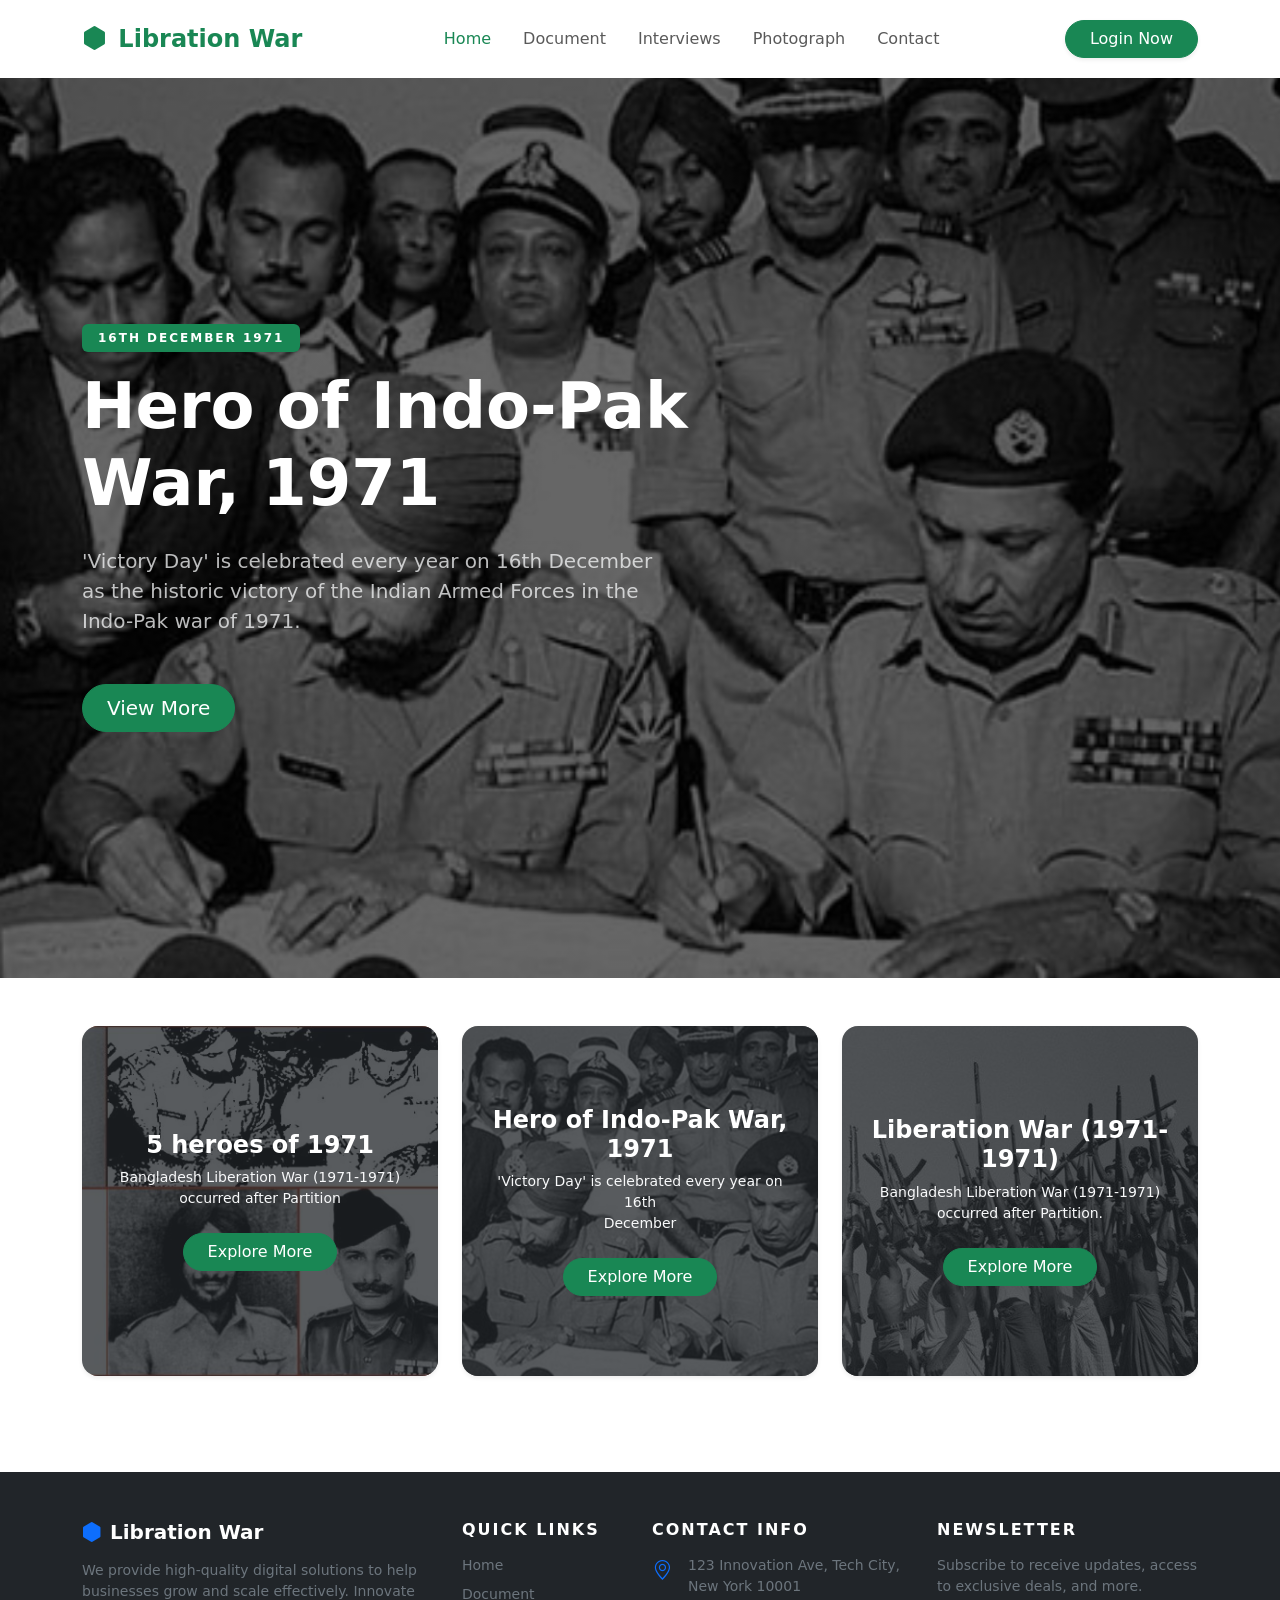
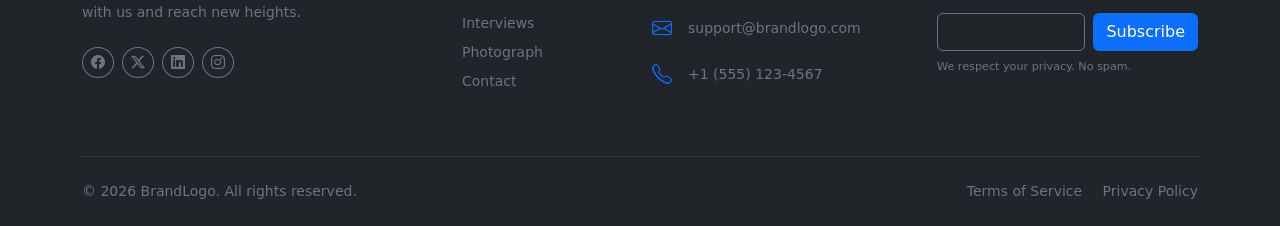
==== index.html @ dcce8b7b "first commit" ====
<!doctype html>
<html lang="en">
  <head>
    <meta charset="UTF-8" />
    <meta name="viewport" content="width=device-width, initial-scale=1.0" />
    <!-- Bootstrap CDN -->
    <link
      rel="stylesheet"
      href="https://cdn.jsdelivr.net/npm/bootstrap@5.3.8/dist/css/bootstrap.min.css"
    />
    <!-- Bootstrap Icon CDN -->
    <link
      rel="stylesheet"
      href="https://cdn.jsdelivr.net/npm/bootstrap-icons@1.11.3/font/bootstrap-icons.min.css"
    />
    <!-- Bootstrap CSS -->
    <link rel="stylesheet" href="./css/style.css" />
    <title>libration war</title>
  </head>
  <body>
    <header>
      <!-- Custom Navigation Bar -->
      <nav class="navbar navbar-expand-lg bg-body shadow-sm py-3">
        <div class="container">
          <!-- Brand Logo -->
          <a class="navbar-brand fw-bold text-success fs-4" href="./index.html">
            <i class="bi bi-hexagon-fill me-1"></i> Libration War
          </a>

          <!-- Mobile Toggle -->
          <button
            class="navbar-toggler border-0 shadow-none"
            type="button"
            data-bs-toggle="collapse"
            data-bs-target="#mainNavbar"
            aria-controls="mainNavbar"
            aria-expanded="false"
            aria-label="Toggle navigation"
          >
            <span class="navbar-toggler-icon"></span>
          </button>

          <!-- Nav Links -->
          <div class="collapse navbar-collapse" id="mainNavbar">
            <ul class="navbar-nav mx-auto mb-2 mb-lg-0 fw-medium gap-lg-3">
              <li class="nav-item">
                <a class="nav-link active text-success" aria-current="page" href="#">Home</a>
              </li>
              <li class="nav-item"><a class="nav-link" href="./document.html">Document</a></li>
              <li class="nav-item"><a class="nav-link" href="./Interviews.html">Interviews</a></li>
              <li class="nav-item"><a class="nav-link" href="./photograph.html">Photograph</a></li>
              <li class="nav-item"><a class="nav-link" href="/./contact.html">Contact</a></li>
            </ul>

            <!-- CTA Button -->
            <div class="d-flex mt-3 mt-lg-0">
              <a href="#" class="btn btn-success px-4 rounded-pill fw-medium shadow-sm w-100"
                >Login Now</a
              >
            </div>
          </div>
        </div>
      </nav>
    </header>

    <!-- Hero banner start -->
    <div id="heroCarousel" class="carousel slide carousel-fade vh-100" data-bs-ride="carousel">
      <!-- Slides -->
      <div class="carousel-inner h-100">
        <!-- Slide 1: Left Aligned -->
        <div
          class="carousel-item active h-100 bg-dark"
          style="
            background:
              linear-gradient(rgba(0, 0, 0, 0.6), rgba(0, 0, 0, 0.6)),
              url('./assest/War1.png') center/cover;
          "
        >
          <div class="container h-100 d-flex align-items-center">
            <div class="col-lg-8 text-white">
              <span class="badge bg-success mb-3 px-3 py-2 text-uppercase tracking-wide"
                >16th December 1971</span
              >
              <h1 class="display-3 fw-bold mb-4">Hero of Indo-Pak <br />War, 1971</h1>
              <p class="lead mb-5 text-light opacity-75">
                'Victory Day' is celebrated every year on 16th December <br />as the historic
                victory of the Indian Armed Forces in the <br />Indo-Pak war of 1971.
              </p>
              <div class="d-flex gap-3">
                <a href="#" class="btn btn-success btn-lg px-4 rounded-pill fw-medium">View More</a>
                
              </div>
            </div>
          </div>
        </div>

        <!-- Slide 2: Center Aligned -->
        <div
          class="carousel-item h-100 bg-dark"
          style="
            background:
              linear-gradient(rgba(0, 0, 0, 0.6), rgba(0, 0, 0, 0.6)),
              url('./assest/war2.jpeg') center/cover;
          "
        >
          <div class="container h-100 d-flex align-items-center justify-content-center text-center">
            <div class="col-lg-8 text-white">
              <h1 class="display-3 fw-bold mb-4">Bangladesh Liberation War</h1>
              <p class="lead mb-5 text-light opacity-75">
                Bangladesh Liberation War (1971-1971) occurred after Partition, where West and East
                Pakistan began to experience conflict and discontent due to its geographic
                separation and its economic, language, ethnic, and religious differences.
              </p>
              <a href="#" class="btn btn-success btn-lg px-5 rounded-pill fw-medium">Learn More</a>
            </div>
          </div>
        </div>

        <!-- Slide 3: Right Aligned -->
        <div
          class="carousel-item h-100 bg-dark"
          style="
            background:
              linear-gradient(rgba(0, 0, 0, 0.6), rgba(0, 0, 0, 0.6)),
              url('./assest/war4.avif') center/cover;
          "
        >
          <div class="container h-100 d-flex align-items-center justify-content-end text-end">
            <div class="col-lg-8 text-white">
              <h1 class="display-3 fw-bold mb-4">5 heroes of 1971</h1>
              <p class="lead mb-5 text-light opacity-75">
                On 3 December 1971, India and Pakistan got engaged in a war that lasted 13 days and
                led to the splitting of Pakistan and creation of Bangladesh.
              </p>
              <a href="#" class="btn btn-success btn-lg px-4 rounded-pill fw-medium text-dark"
                >Learn More</a
              >
            </div>
          </div>
        </div>
      </div>
    </div>

    <!-- Hero banner end -->

    <!-- Feature Section start -->
    <!-- Featured Projects Portfolio -->
    <section class="py-5">
      <div class="container">
        <div class="row g-4">
          <!-- Project 1 -->
          <div class="col-lg-4">
            <div class="portfolio-item position-relative overflow-hidden rounded-4 shadow-sm">
              <img
                src="./assest/war4.avif"
                alt="Project 1"
                class="img-fluid w-100 portfolio-img"
                style="height: 350px; object-fit: cover"
              />
              <div
                class="portfolio-overlay position-absolute top-0 start-0 w-100 h-100 bg-dark bg-opacity-75 d-flex flex-column justify-content-center align-items-center text-center p-4"
              >
                <h4 class="text-white fw-bold mb-2 content-up">5 heroes of 1971</h4>
                <p class="text-light small mb-4 content-up delay-1">
                  Bangladesh Liberation War (1971-1971) occurred after Partition
                </p>
                <a href="#" class="btn btn-success rounded-pill px-4 content-up delay-2"
                  >Explore More</a
                >
              </div>
            </div>
          </div>

          <!-- Project 2 -->
          <div class="col-lg-4">
            <div class="portfolio-item position-relative overflow-hidden rounded-4 shadow-sm">
              <img
                src="./assest/War1.png"
                alt="Project 2"
                class="img-fluid w-100 portfolio-img"
                style="height: 350px; object-fit: cover"
              />
              <div
                class="portfolio-overlay position-absolute top-0 start-0 w-100 h-100 bg-dark bg-opacity-75 d-flex flex-column justify-content-center align-items-center text-center p-4"
              >
                <h4 class="text-white fw-bold mb-2 content-up">Hero of Indo-Pak War, 1971</h4>
                <p class="text-light small mb-4 content-up delay-1">
                  'Victory Day' is celebrated every year on 16th <br />December
                </p>
                <a href="#" class="btn btn-success rounded-pill px-4 content-up delay-2"
                  >Explore More</a
                >
              </div>
            </div>
          </div>
          <!-- Project 3 -->
          <div class="col-lg-4">
            <div class="portfolio-item position-relative overflow-hidden rounded-4 shadow-sm">
              <img
                src="./assest/war2.jpeg"
                alt="Project 2"
                class="img-fluid w-100 portfolio-img"
                style="height: 350px; object-fit: cover"
              />
              <div
                class="portfolio-overlay position-absolute top-0 start-0 w-100 h-100 bg-dark bg-opacity-75 d-flex flex-column justify-content-center align-items-center text-center p-4"
              >
                <h4 class="text-white fw-bold mb-2 content-up">Liberation War (1971-1971) </h4>
                <p class="text-light small mb-4 content-up delay-1">Bangladesh Liberation War (1971-1971) occurred after Partition.</p>
                <a href="#" class="btn btn-success rounded-pill px-4 content-up delay-2"
                  >Explore More</a
                >
              </div>
            </div>
          </div>
        </div>
      </div>
    </section>

    <!-- Feature Section end -->
    <!-- Footer -->
    <footer class="bg-dark text-light pt-5 pb-4 mt-5">
      <div class="container">
        <div class="row gy-5">
          <!-- Column 1: Brand & About -->
          <div class="col-lg-4 col-md-6">
            <h5 class="fw-bold text-white mb-3">
              <i class="bi bi-hexagon-fill text-primary me-2"></i>Libration War
            </h5>
            <p class="text-secondary small mb-4">
              We provide high-quality digital solutions to help businesses grow and scale
              effectively. Innovate with us and reach new heights.
            </p>
            <div class="d-flex gap-2">
              <a href="#" class="btn btn-sm btn-outline-secondary rounded-circle"
                ><i class="bi bi-facebook"></i
              ></a>
              <a href="#" class="btn btn-sm btn-outline-secondary rounded-circle"
                ><i class="bi bi-twitter-x"></i
              ></a>
              <a href="#" class="btn btn-sm btn-outline-secondary rounded-circle"
                ><i class="bi bi-linkedin"></i
              ></a>
              <a href="#" class="btn btn-sm btn-outline-secondary rounded-circle"
                ><i class="bi bi-instagram"></i
              ></a>
            </div>
          </div>

          <!-- Column 2: Quick Links -->
          <div class="col-lg-2 col-md-6">
            <h6 class="text-white mb-3 text-uppercase fw-bold tracking-wide">Quick Links</h6>
            <ul class="list-unstyled small text-secondary d-flex flex-column gap-2">
              <li>
                <a
                  href="./index.html"
                  class="text-secondary text-decoration-none hover-white transition-all"
                  >Home</a
                >
              </li>
              <li>
                <a
                  href="./document.html"
                  class="text-secondary text-decoration-none hover-white transition-all"
                  >Document</a
                >
              </li>
              <li>
                <a
                  href="./Interviews.html"
                  class="text-secondary text-decoration-none hover-white transition-all"
                  >Interviews</a
                >
              </li>
              <li>
                <a
                  href="./photograph.html"
                  class="text-secondary text-decoration-none hover-white transition-all"
                  >Photograph</a
                >
              </li>
              <li>
                <a
                  href="./contact.html"
                  class="text-secondary text-decoration-none hover-white transition-all"
                  >Contact</a
                >
              </li>
            </ul>
          </div>

          <!-- Column 3: Contact Info -->
          <div class="col-lg-3 col-md-6">
            <h6 class="text-white mb-3 text-uppercase fw-bold tracking-wide">Contact Info</h6>
            <ul class="list-unstyled small text-secondary d-flex flex-column gap-3">
              <li class="d-flex gap-3 align-items-start">
                <i class="bi bi-geo-alt fs-5 text-primary"></i>
                <span>123 Innovation Ave, Tech City,<br />New York 10001</span>
              </li>
              <li class="d-flex gap-3 align-items-center">
                <i class="bi bi-envelope fs-5 text-primary"></i>
                <span>support@brandlogo.com</span>
              </li>
              <li class="d-flex gap-3 align-items-center">
                <i class="bi bi-telephone fs-5 text-primary"></i>
                <span>+1 (555) 123-4567</span>
              </li>
            </ul>
          </div>

          <!-- Column 4: Newsletter -->
          <div class="col-lg-3 col-md-6">
            <h6 class="text-white mb-3 text-uppercase fw-bold tracking-wide">Newsletter</h6>
            <p class="text-secondary small mb-3">
              Subscribe to receive updates, access to exclusive deals, and more.
            </p>
            <form class="d-flex gap-2">
              <input
                type="email"
                class="form-control bg-dark text-light border-secondary"
                placeholder="Email address"
                required
              />
              <button class="btn btn-primary" type="submit">Subscribe</button>
            </form>
            <div class="form-text text-secondary mt-2" style="font-size: 0.7rem">
              We respect your privacy. No spam.
            </div>
          </div>
        </div>

        <!-- Simple Footer Copyright -->
        <hr class="border-secondary mt-5 mb-4" />
        <div class="row align-items-center">
          <div class="col-md-6 text-center text-md-start small text-secondary mb-3 mb-md-0">
            &copy; 2026 BrandLogo. All rights reserved.
          </div>
          <div class="col-md-6 text-center text-md-end small">
            <a href="#" class="text-secondary text-decoration-none me-3 hover-white"
              >Terms of Service</a
            >
            <a href="#" class="text-secondary text-decoration-none hover-white">Privacy Policy</a>
          </div>
        </div>
      </div>
    </footer>

    <!-- Bootstrap CDN -->
    <script src="./js/script.js"></script>
    <script src="https://cdn.jsdelivr.net/npm/bootstrap@5.3.8/dist/js/bootstrap.bundle.min.js"></script>
  </body>
</html>
---- css/style.css ----
.hover-white:hover {
  color: #fff !important;
}
.tracking-wide {
  letter-spacing: 1px;
}

/* Hero banner css */
.tracking-wide { letter-spacing: 2px; }
.carousel-item { transition: transform 1.2s ease-in-out, opacity 1s ease-in-out; }


/* Feature css */
 .portfolio-item .portfolio-img { transition: transform 0.5s ease; }
.portfolio-item:hover .portfolio-img { transform: scale(1.05); }
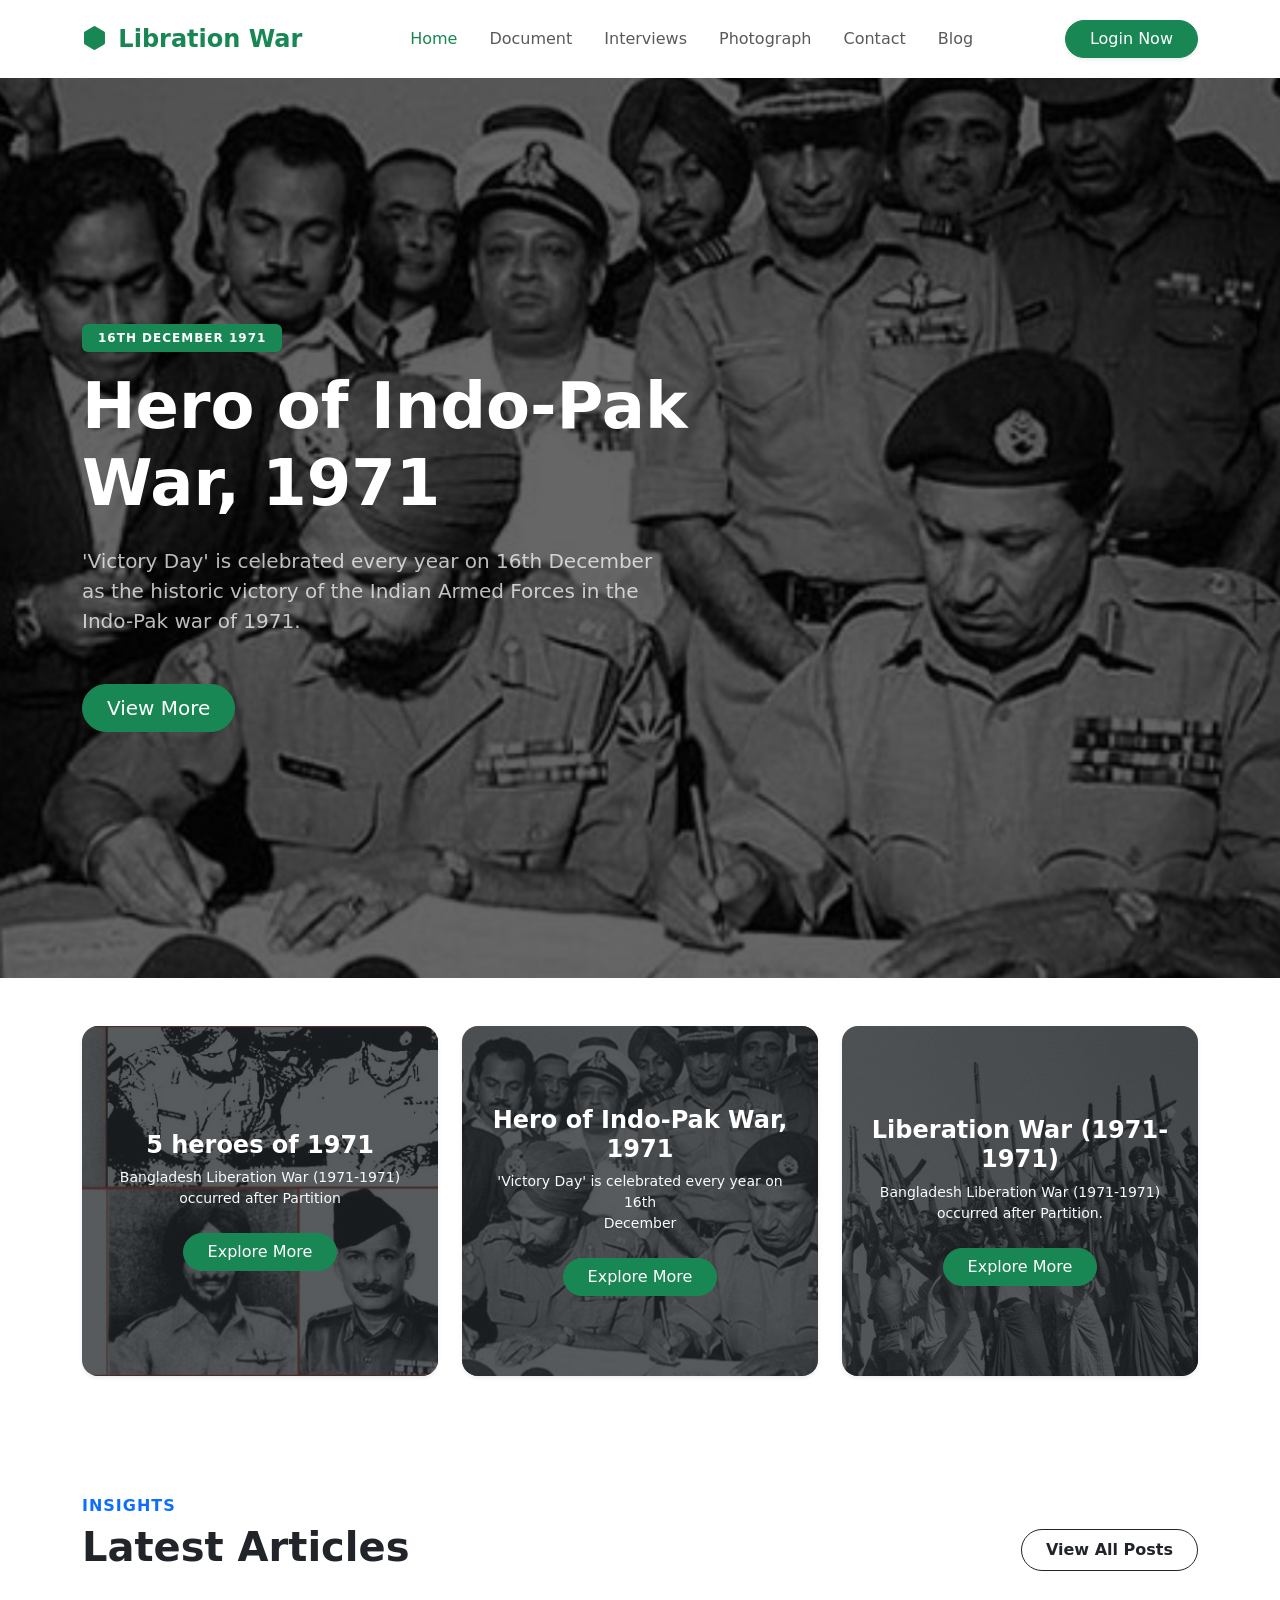
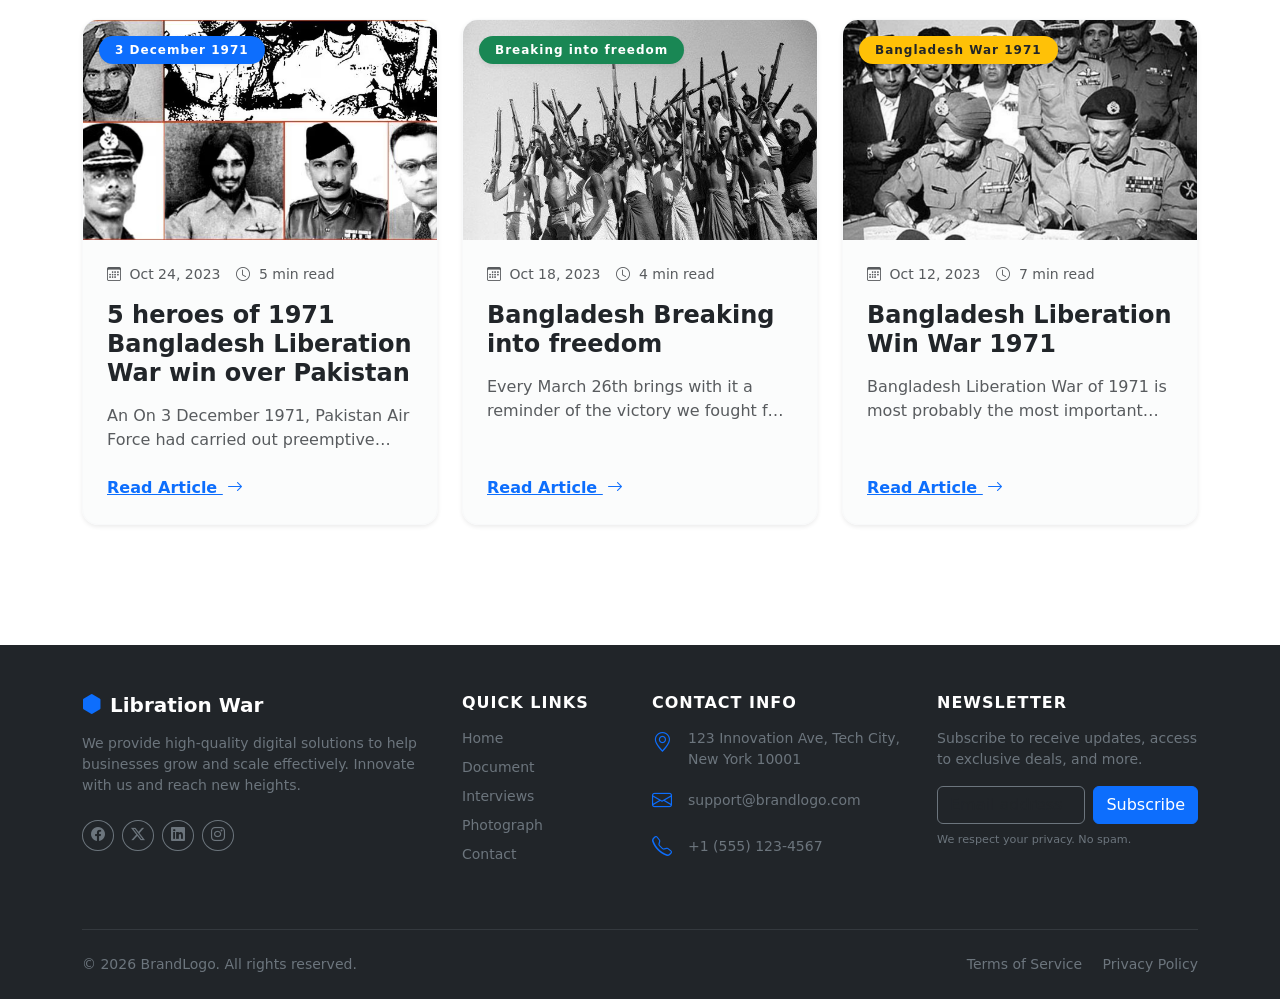
==== commit 90cb0895: "blog section updated" ====
--- a/index.html
+++ b/index.html
@@ -44,12 +44,15 @@
           <div class="collapse navbar-collapse" id="mainNavbar">
             <ul class="navbar-nav mx-auto mb-2 mb-lg-0 fw-medium gap-lg-3">
               <li class="nav-item">
-                <a class="nav-link active text-success" aria-current="page" href="#">Home</a>
+                <a class="nav-link active text-success" aria-current="page" href="index.html"
+                  >Home</a
+                >
               </li>
               <li class="nav-item"><a class="nav-link" href="./document.html">Document</a></li>
               <li class="nav-item"><a class="nav-link" href="./Interviews.html">Interviews</a></li>
               <li class="nav-item"><a class="nav-link" href="./photograph.html">Photograph</a></li>
               <li class="nav-item"><a class="nav-link" href="/./contact.html">Contact</a></li>
+              <li class="nav-item"><a class="nav-link" href="./blog.html">Blog</a></li>
             </ul>
 
             <!-- CTA Button -->
@@ -88,7 +91,6 @@
               </p>
               <div class="d-flex gap-3">
                 <a href="#" class="btn btn-success btn-lg px-4 rounded-pill fw-medium">View More</a>
-                
               </div>
             </div>
           </div>
@@ -140,11 +142,7 @@
         </div>
       </div>
     </div>
-
     <!-- Hero banner end -->
-
-    <!-- Feature Section start -->
-    <!-- Featured Projects Portfolio -->
     <section class="py-5">
       <div class="container">
         <div class="row g-4">
@@ -205,8 +203,10 @@
               <div
                 class="portfolio-overlay position-absolute top-0 start-0 w-100 h-100 bg-dark bg-opacity-75 d-flex flex-column justify-content-center align-items-center text-center p-4"
               >
-                <h4 class="text-white fw-bold mb-2 content-up">Liberation War (1971-1971) </h4>
-                <p class="text-light small mb-4 content-up delay-1">Bangladesh Liberation War (1971-1971) occurred after Partition.</p>
+                <h4 class="text-white fw-bold mb-2 content-up">Liberation War (1971-1971)</h4>
+                <p class="text-light small mb-4 content-up delay-1">
+                  Bangladesh Liberation War (1971-1971) occurred after Partition.
+                </p>
                 <a href="#" class="btn btn-success rounded-pill px-4 content-up delay-2"
                   >Explore More</a
                 >
@@ -217,7 +217,193 @@
       </div>
     </section>
 
-    <!-- Feature Section end -->
+    <section class="py-5 bg-white">
+      <div class="container py-4">
+        <!-- Header -->
+        <div
+          class="d-flex flex-column flex-md-row justify-content-between align-items-md-end mb-5 gap-4"
+        >
+          <div class="text-center text-md-start">
+            <h6 class="text-primary fw-bold text-uppercase tracking-wide mb-2">Insights</h6>
+            <h2 class="display-6 fw-bold mb-0">Latest Articles</h2>
+          </div>
+          <div class="text-center">
+            <a
+              href="#"
+              class="btn btn-outline-dark rounded-pill px-4 py-2 fw-bold hover-primary-btn"
+              >View All Posts</a
+            >
+          </div>
+        </div>
+
+        <!-- Blog Grid -->
+        <div class="row g-4">
+          <!-- Post 1 -->
+          <div class="col-md-6 col-lg-4">
+            <div
+              class="card border border-light shadow-sm rounded-4 h-100 hover-lift overflow-hidden bg-light bg-opacity-50 blog-card"
+            >
+              <!-- Thumbnail -->
+              <div class="position-relative overflow-hidden" style="height: 220px">
+                <img
+                  src="./assest/war4.avif"
+                  alt="Blog Image"
+                  class="img-fluid w-100 h-100 object-fit-cover blog-img"
+                />
+                <div
+                  class="position-absolute top-0 start-0 m-3 badge bg-primary px-3 py-2 rounded-pill tracking-wide shadow-sm"
+                >
+                  3 December 1971
+                </div>
+              </div>
+
+              <!-- Content -->
+              <div class="card-body p-4 d-flex flex-column">
+                <!-- Meta -->
+                <div class="d-flex align-items-center text-muted small fw-medium mb-3 gap-3">
+                  <span><i class="bi bi-calendar3 me-1"></i> Oct 24, 2023</span>
+                  <span><i class="bi bi-clock me-1"></i> 5 min read</span>
+                </div>
+
+                <!-- Title -->
+                <h4 class="fw-bold mb-3">
+                  <a href="#" class="text-dark text-decoration-none hover-primary stretched-link"
+                    >5 heroes of 1971 Bangladesh Liberation War win over Pakistan</a
+                  >
+                </h4>
+
+                <!-- Excerpt -->
+                <p class="text-muted mb-4 line-clamp-2">
+                  An On 3 December 1971, Pakistan Air Force had carried out preemptive aerial
+                  strikes on 11 Indian Air Force stations, setting off hostilities between the two
+                  neighbours. The day also marked India’s entry into the liberation war being fought
+                  in East Pakistan, which is now Bangladesh. The war, which lasted 13 days, ended
+                  with the surrender of nearly 90,000 Pakistani soldiers — the largest surrender by
+                  an Army since World War-II. India won the war decisively — splitting Pakistan into
+                  two, with the creation of Bangladesh. The war, however, came at a price for India
+                  — nearly 3,900 Indian soldiers were killed and nearly 10,000 others injured, with
+                  many left to suffer from life-long disabilities. Among the Indians fighting the
+                  war were five heroes whose unforgettable contribution led to the decisive win.
+                </p>
+                <a
+                  href="./fivehero.html"
+                  class="fw-bold text-primary mt-auto align-self-start position-relative"
+                  style="z-index: 2"
+                  >Read Article <i class="bi bi-arrow-right ms-1"></i
+                ></a>
+              </div>
+            </div>
+          </div>
+
+          <!-- Post 2 -->
+          <div class="col-md-6 col-lg-4">
+            <div
+              class="card border border-light shadow-sm rounded-4 h-100 hover-lift overflow-hidden bg-light bg-opacity-50 blog-card"
+            >
+              <div class="position-relative overflow-hidden" style="height: 220px">
+                <img
+                  src="./assest/war2.jpeg"
+                  alt="Blog Image"
+                  class="img-fluid w-100 h-100 object-fit-cover blog-img"
+                />
+                <div
+                  class="position-absolute top-0 start-0 m-3 badge bg-success px-3 py-2 rounded-pill tracking-wide shadow-sm"
+                >
+                  Breaking into freedom
+                </div>
+              </div>
+              <div class="card-body p-4 d-flex flex-column">
+                <div class="d-flex align-items-center text-muted small fw-medium mb-3 gap-3">
+                  <span><i class="bi bi-calendar3 me-1"></i> Oct 18, 2023</span>
+                  <span><i class="bi bi-clock me-1"></i> 4 min read</span>
+                </div>
+                <h4 class="fw-bold mb-3">
+                  <a href="#" class="text-dark text-decoration-none hover-primary stretched-link"
+                    >Bangladesh Breaking into freedom</a
+                  >
+                </h4>
+                <p class="text-muted mb-4 line-clamp-2">
+                  Every March 26th brings with it a reminder of the victory we fought for, crept
+                  into, on a bloodshed land as the seasons changed and returned. Between Falgun and
+                  Poush, on March 26 1971, we had gone from becoming half of a country, to a full,
+                  new nation. We had birthed. And in that birth, we lost — sons, mothers, brothers,
+                  fathers, uncles. Growing up in the diaspora, our experience and understanding of
+                  the liberation war varies significantly from household to household. Though some
+                  of us grow up hearing stories of the war, many never hear of it. For our parents
+                  and grandparents, these stories are complex and their implications profound. There
+                  is pride, of the accomplishments and the sacrifice offered to give rise to a
+                  liberated Bangladesh. There is sadness and torment, of the unspeakable pain and
+                  suffering experienced and witnessed. There is guilt, of leaving memories behind.
+                  There is uncertainty, of whether to burden our generation with the weight of war.
+                  As time passes, inevitably, bits of memory of the war and the freedom, have begun
+                  to fade. Thus, there is responsibility, for our generation to remember this
+                  history and to acknowledge our story.
+                </p>
+                <a
+                  href="./breakinginto.html"
+                  class="fw-bold text-primary mt-auto align-self-start position-relative"
+                  style="z-index: 2"
+                  >Read Article <i class="bi bi-arrow-right ms-1"></i
+                ></a>
+              </div>
+            </div>
+          </div>
+
+          <!-- Post 3 -->
+          <div class="col-md-6 col-lg-4">
+            <div
+              class="card border border-light shadow-sm rounded-4 h-100 hover-lift overflow-hidden bg-light bg-opacity-50 blog-card"
+            >
+              <div class="position-relative overflow-hidden" style="height: 220px">
+                <img
+                  src="./assest/War1.png"
+                  alt="Blog Image"
+                  class="img-fluid w-100 h-100 object-fit-cover blog-img"
+                />
+                <div
+                  class="position-absolute top-0 start-0 m-3 badge bg-warning text-dark px-3 py-2 rounded-pill tracking-wide shadow-sm"
+                >
+                  Bangladesh War 1971
+                </div>
+              </div>
+              <div class="card-body p-4 d-flex flex-column">
+                <div class="d-flex align-items-center text-muted small fw-medium mb-3 gap-3">
+                  <span><i class="bi bi-calendar3 me-1"></i> Oct 12, 2023</span>
+                  <span><i class="bi bi-clock me-1"></i> 7 min read</span>
+                </div>
+                <h4 class="fw-bold mb-3">
+                  <a href="#" class="text-dark text-decoration-none hover-primary stretched-link"
+                    >Bangladesh Liberation Win War 1971</a
+                  >
+                </h4>
+                <p class="text-muted mb-4 line-clamp-2">
+                  Bangladesh Liberation War of 1971 is most probably the most important war among
+                  all wars India has been to, this war changed the geo politics for South East Asia
+                  completely. Below we have discussed about the war events in detail and India’s
+                  position on each front which includes the western borders, eastern borders and
+                  international waters. Each High Contracting Party undertakes to abstain from
+                  providing any assistance to any third party that engages in armed conflict with
+                  the other Party. In the event of either Party being subjected to and attach or a
+                  threat thereof, the High Contracting Parties shall immediately enter into mutual
+                  consultations to remove such threat and to take appropriate effective measures to
+                  ensure peace and the security of their countries. This meant in case of an attack
+                  on India, military assistance would be provided by the USSR and vice versa.
+                </p>
+                <a
+                  href="./winwar.html"
+                  class="fw-bold text-primary mt-auto align-self-start position-relative"
+                  style="z-index: 2"
+                  >Read Article <i class="bi bi-arrow-right ms-1"></i
+                ></a>
+              </div>
+            </div>
+          </div>
+        </div>
+      </div>
+    </section>
+
+    <!-- Document Section end -->
+
     <!-- Footer -->
     <footer class="bg-dark text-light pt-5 pb-4 mt-5">
       <div class="container">
--- a/css/style.css
+++ b/css/style.css
@@ -6,10 +6,66 @@
 }
 
 /* Hero banner css */
-.tracking-wide { letter-spacing: 2px; }
-.carousel-item { transition: transform 1.2s ease-in-out, opacity 1s ease-in-out; }
-
+.tracking-wide {
+  letter-spacing: 2px;
+}
+.carousel-item {
+  transition:
+    transform 1.2s ease-in-out,
+    opacity 1s ease-in-out;
+}
 
 /* Feature css */
- .portfolio-item .portfolio-img { transition: transform 0.5s ease; }
-.portfolio-item:hover .portfolio-img { transform: scale(1.05); }+.portfolio-item .portfolio-img {
+  transition: transform 0.5s ease;
+}
+.portfolio-item:hover .portfolio-img {
+  transform: scale(1.05);
+}
+
+/* Document CSS */
+
+.tracking-wide {
+  letter-spacing: 1px;
+}
+.hover-lift {
+  transition:
+    transform 0.3s ease,
+    box-shadow 0.3s ease;
+}
+.hover-lift:hover {
+  transform: translateY(-5px);
+  box-shadow: 0 1rem 3rem rgba(0, 0, 0, 0.15) !important;
+}
+
+.hover-primary {
+  transition: color 0.2s ease;
+}
+.hover-primary:hover {
+  color: var(--bs-primary) !important;
+}
+
+.hover-primary-btn {
+  transition: all 0.3s ease;
+}
+.hover-primary-btn:hover {
+  background-color: var(--bs-primary) !important;
+  border-color: var(--bs-primary) !important;
+  color: white !important;
+}
+
+/* Image zoom effect on hover */
+.blog-card:hover .blog-img {
+  transform: scale(1.08);
+}
+.blog-img {
+  transition: transform 0.6s cubic-bezier(0.165, 0.84, 0.44, 1);
+}
+
+/* Limit lines for excerpt */
+.line-clamp-2 {
+  display: -webkit-box;
+  -webkit-line-clamp: 2;
+  -webkit-box-orient: vertical;
+  overflow: hidden;
+}
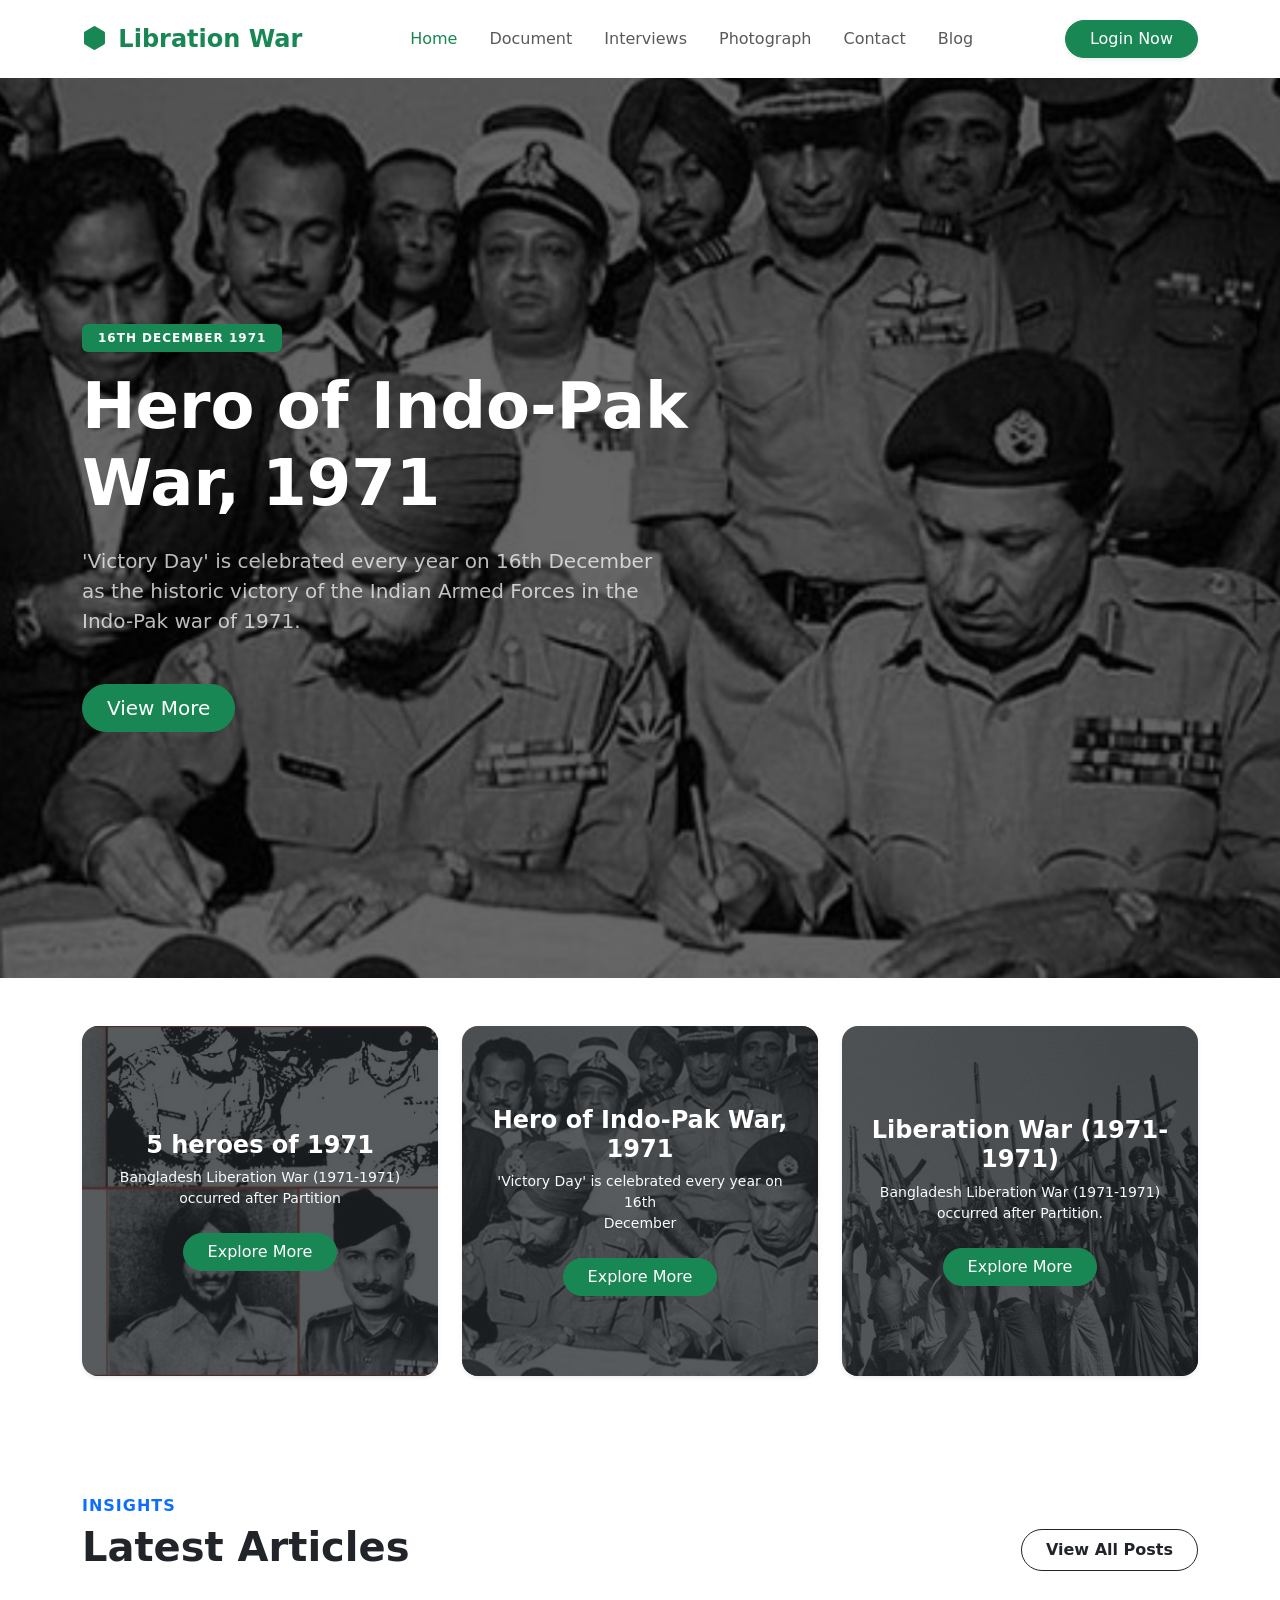
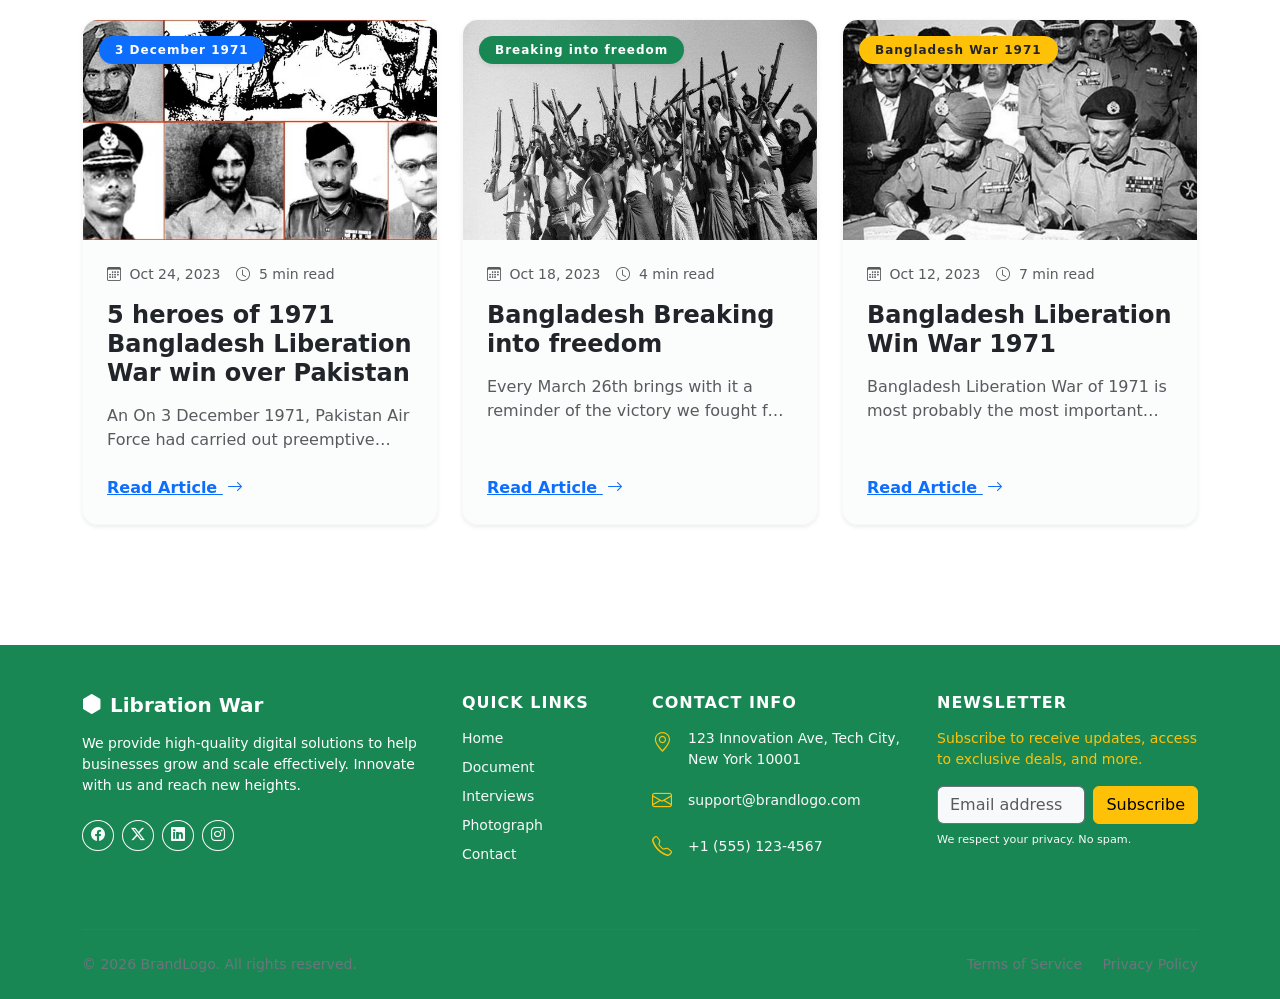
==== commit 6644fc7a: "footer updated" ====
--- a/index.html
+++ b/index.html
@@ -405,29 +405,29 @@
     <!-- Document Section end -->
 
     <!-- Footer -->
-    <footer class="bg-dark text-light pt-5 pb-4 mt-5">
+    <footer class="text-bg-success text-light pt-5 pb-4 mt-5">
       <div class="container">
         <div class="row gy-5">
           <!-- Column 1: Brand & About -->
           <div class="col-lg-4 col-md-6">
             <h5 class="fw-bold text-white mb-3">
-              <i class="bi bi-hexagon-fill text-primary me-2"></i>Libration War
+              <i class="bi bi-hexagon-fill text-white me-2"></i>Libration War
             </h5>
-            <p class="text-secondary small mb-4">
+            <p class="text-white small mb-4">
               We provide high-quality digital solutions to help businesses grow and scale
               effectively. Innovate with us and reach new heights.
             </p>
             <div class="d-flex gap-2">
-              <a href="#" class="btn btn-sm btn-outline-secondary rounded-circle"
+              <a href="#" class="btn btn-sm btn-outline-light rounded-circle"
                 ><i class="bi bi-facebook"></i
               ></a>
-              <a href="#" class="btn btn-sm btn-outline-secondary rounded-circle"
+              <a href="#" class="btn btn-sm btn-outline-light rounded-circle"
                 ><i class="bi bi-twitter-x"></i
               ></a>
-              <a href="#" class="btn btn-sm btn-outline-secondary rounded-circle"
+              <a href="#" class="btn btn-sm btn-outline-light rounded-circle"
                 ><i class="bi bi-linkedin"></i
               ></a>
-              <a href="#" class="btn btn-sm btn-outline-secondary rounded-circle"
+              <a href="#" class="btn btn-sm btn-outline-light rounded-circle"
                 ><i class="bi bi-instagram"></i
               ></a>
             </div>
@@ -436,39 +436,39 @@
           <!-- Column 2: Quick Links -->
           <div class="col-lg-2 col-md-6">
             <h6 class="text-white mb-3 text-uppercase fw-bold tracking-wide">Quick Links</h6>
-            <ul class="list-unstyled small text-secondary d-flex flex-column gap-2">
+            <ul class="list-unstyled small text-light d-flex flex-column gap-2">
               <li>
                 <a
                   href="./index.html"
-                  class="text-secondary text-decoration-none hover-white transition-all"
+                  class="text-light text-decoration-none hover-white transition-all"
                   >Home</a
                 >
               </li>
               <li>
                 <a
                   href="./document.html"
-                  class="text-secondary text-decoration-none hover-white transition-all"
+                  class="text-light text-decoration-none hover-white transition-all"
                   >Document</a
                 >
               </li>
               <li>
                 <a
                   href="./Interviews.html"
-                  class="text-secondary text-decoration-none hover-white transition-all"
+                  class="text-light text-decoration-none hover-white transition-all"
                   >Interviews</a
                 >
               </li>
               <li>
                 <a
                   href="./photograph.html"
-                  class="text-secondary text-decoration-none hover-white transition-all"
+                  class="text-light text-decoration-none hover-white transition-all"
                   >Photograph</a
                 >
               </li>
               <li>
                 <a
                   href="./contact.html"
-                  class="text-secondary text-decoration-none hover-white transition-all"
+                  class="text-light text-decoration-none hover-white transition-all"
                   >Contact</a
                 >
               </li>
@@ -480,16 +480,16 @@
             <h6 class="text-white mb-3 text-uppercase fw-bold tracking-wide">Contact Info</h6>
             <ul class="list-unstyled small text-secondary d-flex flex-column gap-3">
               <li class="d-flex gap-3 align-items-start">
-                <i class="bi bi-geo-alt fs-5 text-primary"></i>
-                <span>123 Innovation Ave, Tech City,<br />New York 10001</span>
+                <i class="bi bi-geo-alt fs-5 text-warning"></i>
+                <span class="text-light">123 Innovation Ave, Tech City,<br />New York 10001</span>
               </li>
               <li class="d-flex gap-3 align-items-center">
-                <i class="bi bi-envelope fs-5 text-primary"></i>
-                <span>support@brandlogo.com</span>
+                <i class="bi bi-envelope fs-5 text-warning"></i>
+                <span class="text-light">support@brandlogo.com</span>
               </li>
               <li class="d-flex gap-3 align-items-center">
-                <i class="bi bi-telephone fs-5 text-primary"></i>
-                <span>+1 (555) 123-4567</span>
+                <i class="bi bi-telephone fs-5 text-warning"></i>
+                <span class="text-light">+1 (555) 123-4567</span>
               </li>
             </ul>
           </div>
@@ -497,19 +497,19 @@
           <!-- Column 4: Newsletter -->
           <div class="col-lg-3 col-md-6">
             <h6 class="text-white mb-3 text-uppercase fw-bold tracking-wide">Newsletter</h6>
-            <p class="text-secondary small mb-3">
+            <p class="text-warning small mb-3">
               Subscribe to receive updates, access to exclusive deals, and more.
             </p>
             <form class="d-flex gap-2">
               <input
                 type="email"
-                class="form-control bg-dark text-light border-secondary"
+                class="form-control bg-light text-light border-secondary"
                 placeholder="Email address"
                 required
               />
-              <button class="btn btn-primary" type="submit">Subscribe</button>
+              <button class="btn btn-warning" type="submit">Subscribe</button>
             </form>
-            <div class="form-text text-secondary mt-2" style="font-size: 0.7rem">
+            <div class="form-text text-light mt-2" style="font-size: 0.7rem">
               We respect your privacy. No spam.
             </div>
           </div>
--- a/css/style.css
+++ b/css/style.css
@@ -69,3 +69,58 @@
   -webkit-box-orient: vertical;
   overflow: hidden;
 }
+.hero-section {
+  background:
+    linear-gradient(rgba(0, 0, 0, 0.3), rgba(0, 0, 0, 0.3)), url('../assest/interviews.png');
+
+  background-size: cover;
+  background-position: center;
+  min-height: 350px;
+
+  display: flex;
+  align-items: center;
+  justify-content: center;
+
+  border-radius: 20px;
+}
+.blog-section {
+  background: linear-gradient(rgba(0, 0, 0, 0.3), rgba(0, 0, 0, 0.3)), url('../assest/blog.png');
+
+  background-size: cover;
+  background-position: center;
+  min-height: 350px;
+
+  display: flex;
+  align-items: center;
+  justify-content: center;
+
+  border-radius: 20px;
+}
+.photograph-section {
+  background:
+    linear-gradient(rgba(0, 0, 0, 0.5), rgba(0, 0, 0, 0.5)), url('../assest/photograph.png');
+
+  background-size: cover;
+  background-position: center;
+  min-height: 350px;
+
+  display: flex;
+  align-items: center;
+  justify-content: center;
+
+  border-radius: 20px;
+}
+.documention-section {
+  background:
+    linear-gradient(rgba(0, 0, 0, 0.5), rgba(0, 0, 0, 0.5)), url('../assest/documenttion.png');
+
+  background-size: cover;
+  background-position: center;
+  min-height: 350px;
+
+  display: flex;
+  align-items: center;
+  justify-content: center;
+
+  border-radius: 20px;
+}
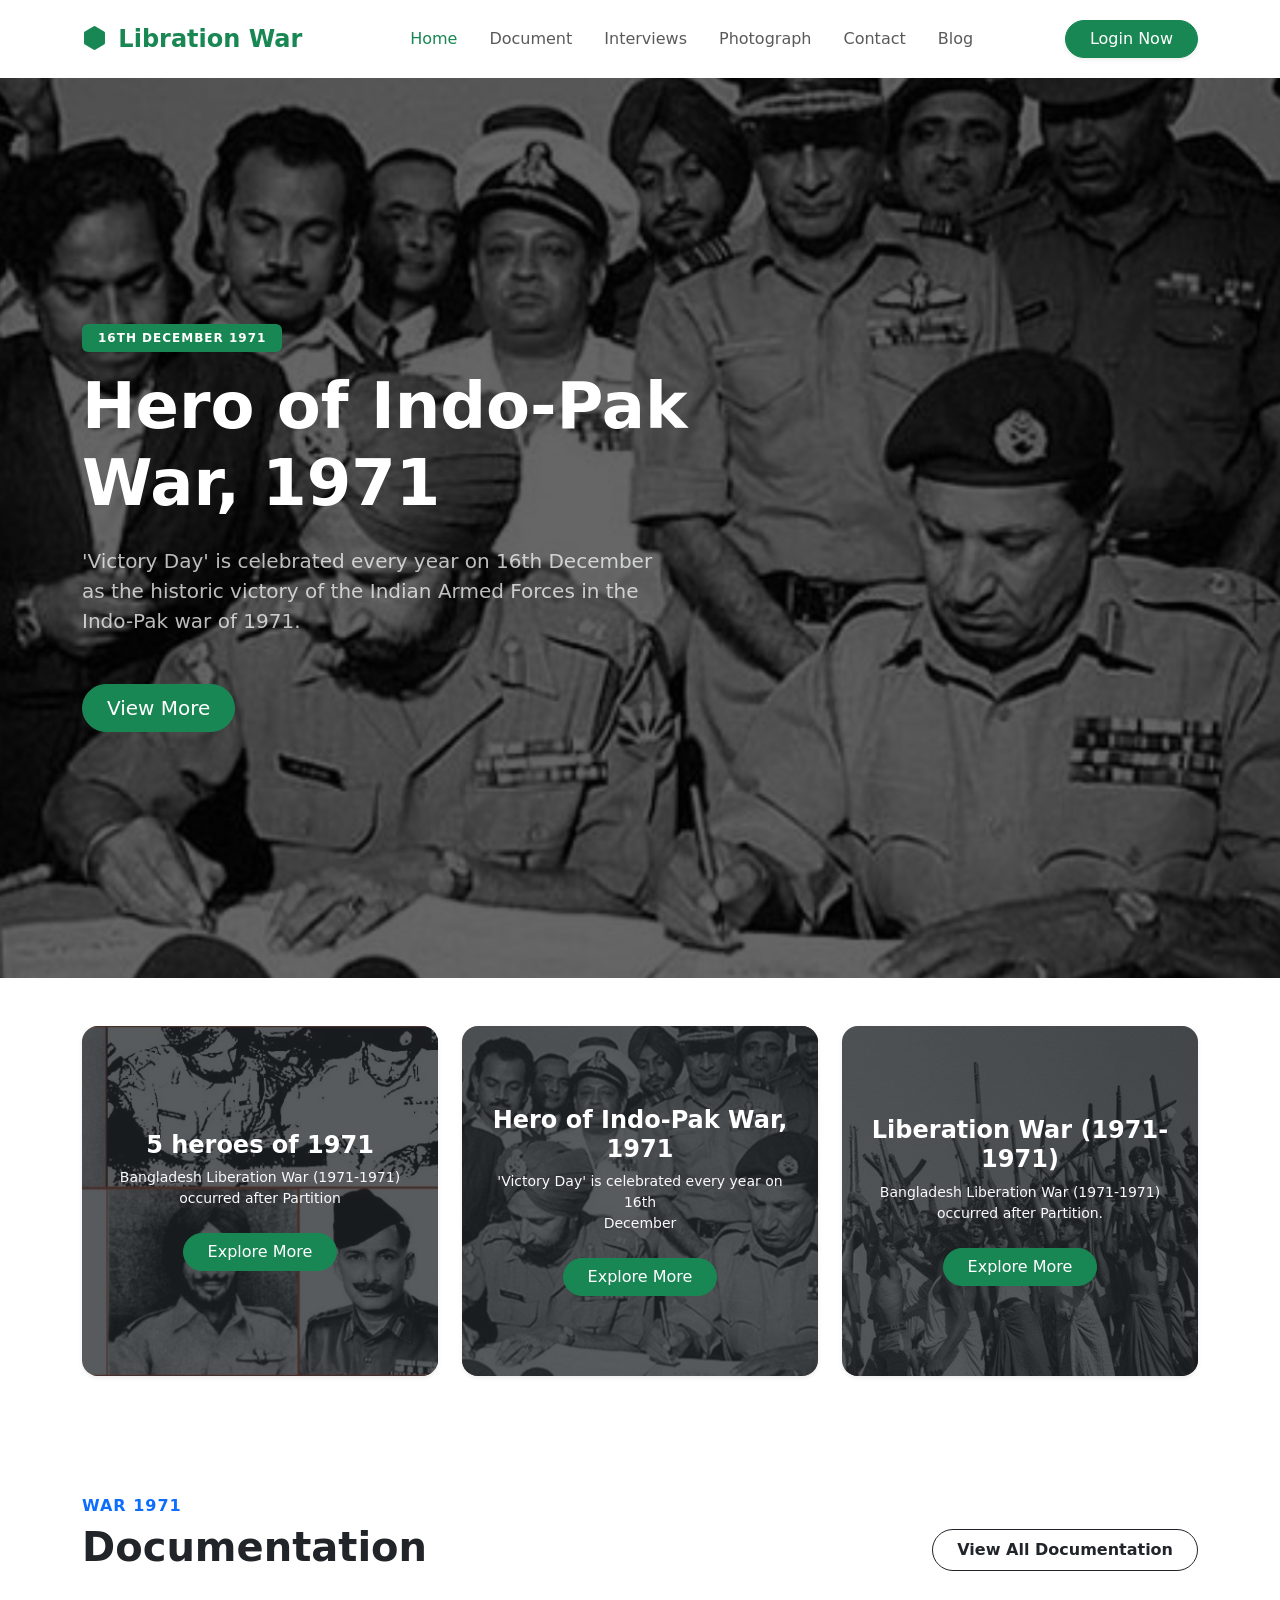
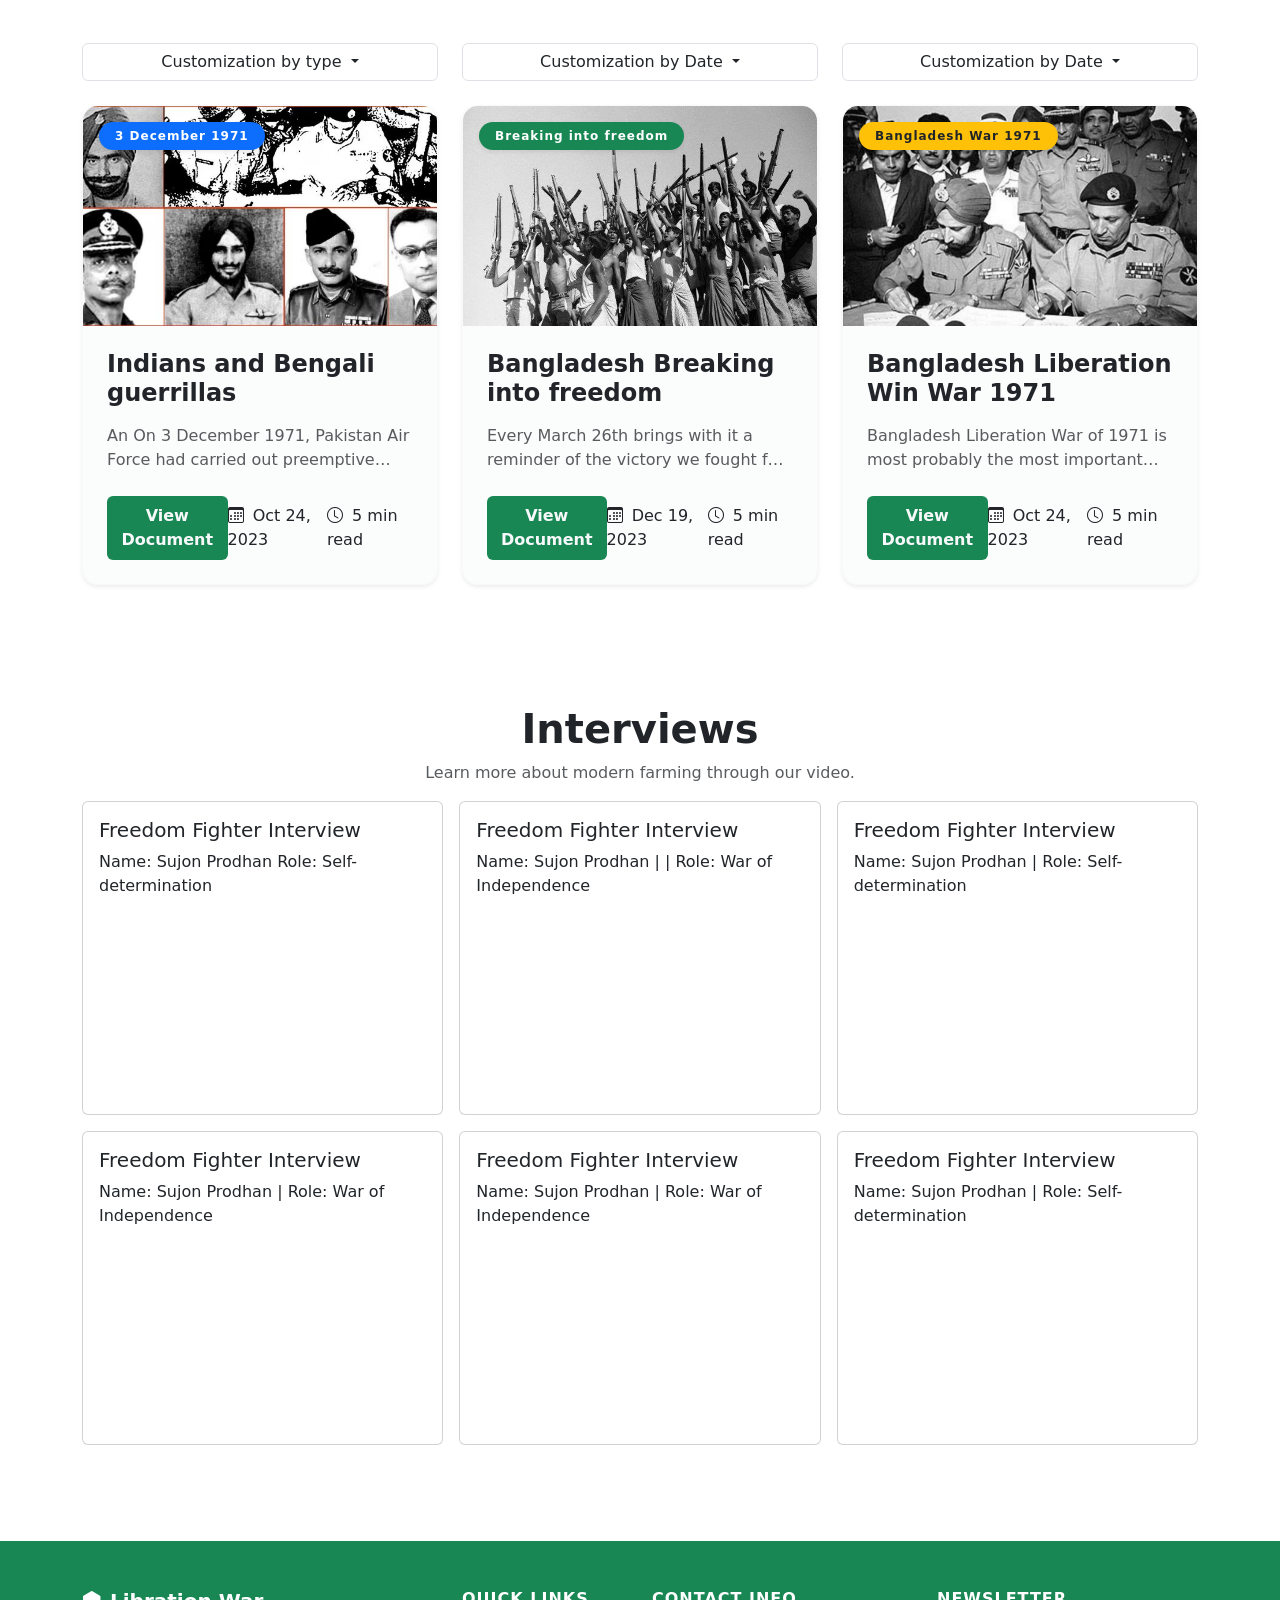
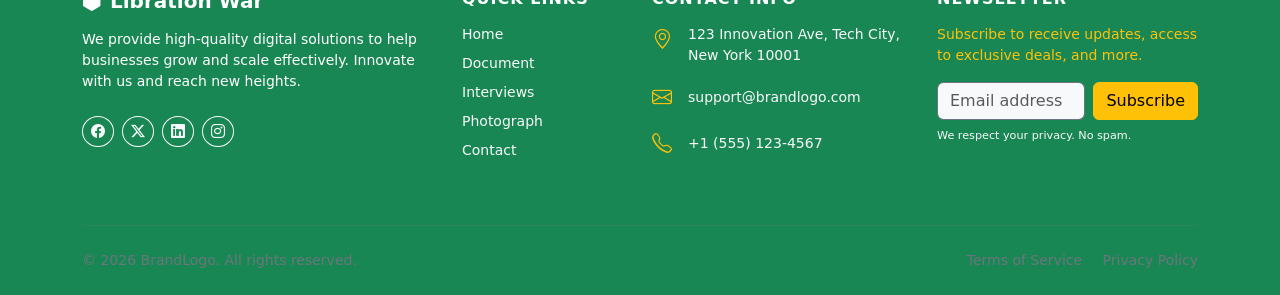
==== commit 0ccd7d4a: "document section updated" ====
--- a/index.html
+++ b/index.html
@@ -216,30 +216,76 @@
         </div>
       </div>
     </section>
-
+    <!-- Documentation -->
     <section class="py-5 bg-white">
       <div class="container py-4">
-        <!-- Header -->
         <div
           class="d-flex flex-column flex-md-row justify-content-between align-items-md-end mb-5 gap-4"
         >
           <div class="text-center text-md-start">
-            <h6 class="text-primary fw-bold text-uppercase tracking-wide mb-2">Insights</h6>
-            <h2 class="display-6 fw-bold mb-0">Latest Articles</h2>
+            <h6 class="text-primary fw-bold text-uppercase tracking-wide mb-2">War 1971</h6>
+            <h2 class="display-6 fw-bold mb-0">Documentation</h2>
           </div>
           <div class="text-center">
             <a
-              href="#"
+              href="./document.html"
               class="btn btn-outline-dark rounded-pill px-4 py-2 fw-bold hover-primary-btn"
-              >View All Posts</a
+              >View All Documentation</a
             >
           </div>
         </div>
 
         <!-- Blog Grid -->
+        <div class="row d-flex justify-content-between py-4">
+          <div class="dropdown col-lg-4 col-md-4">
+            <button
+              class="btn border w-100 dropdown-toggle"
+              type="button"
+              data-bs-toggle="dropdown"
+              aria-expanded="false"
+            >
+              Customization by type
+            </button>
+            <ul class="dropdown-menu">
+              <li><a class="dropdown-item" href="#">Official Document</a></li>
+              <li><a class="dropdown-item" href="#">Personal Document</a></li>
+              <li><a class="dropdown-item" href="#">Academic Document</a></li>
+            </ul>
+          </div>
+          <div class="dropdown col-lg-4 col-md-4">
+            <button
+              class="btn border w-100 dropdown-toggle"
+              type="button"
+              data-bs-toggle="dropdown"
+              aria-expanded="false"
+            >
+              Customization by Date
+            </button>
+            <ul class="dropdown-menu">
+              <li><a class="dropdown-item" href="#">War 1971</a></li>
+              <li><a class="dropdown-item" href="#">Historical </a></li>
+              <li><a class="dropdown-item" href="#">Language Movement</a></li>
+            </ul>
+          </div>
+          <div class="dropdown col-lg-4 col-md-4">
+            <button
+              class="btn border w-100 dropdown-toggle"
+              type="button"
+              data-bs-toggle="dropdown"
+              aria-expanded="false"
+            >
+              Customization by Date
+            </button>
+            <ul class="dropdown-menu">
+              <li><a class="dropdown-item" href="#">High Priority</a></li>
+              <li><a class="dropdown-item" href="#">Medium Priority</a></li>
+              <li><a class="dropdown-item" href="#">Low Priority</a></li>
+            </ul>
+          </div>
+        </div>
         <div class="row g-4">
           <!-- Post 1 -->
-          <div class="col-md-6 col-lg-4">
+          <div class=" col-lg-4 col-md-6">
             <div
               class="card border border-light shadow-sm rounded-4 h-100 hover-lift overflow-hidden bg-light bg-opacity-50 blog-card"
             >
@@ -259,17 +305,11 @@
 
               <!-- Content -->
               <div class="card-body p-4 d-flex flex-column">
-                <!-- Meta -->
-                <div class="d-flex align-items-center text-muted small fw-medium mb-3 gap-3">
-                  <span><i class="bi bi-calendar3 me-1"></i> Oct 24, 2023</span>
-                  <span><i class="bi bi-clock me-1"></i> 5 min read</span>
-                </div>
-
                 <!-- Title -->
                 <h4 class="fw-bold mb-3">
                   <a href="#" class="text-dark text-decoration-none hover-primary stretched-link"
-                    >5 heroes of 1971 Bangladesh Liberation War win over Pakistan</a
-                  >
+                    >Indians and Bengali guerrillas
+                  </a>
                 </h4>
 
                 <!-- Excerpt -->
@@ -285,12 +325,21 @@
                   many left to suffer from life-long disabilities. Among the Indians fighting the
                   war were five heroes whose unforgettable contribution led to the decisive win.
                 </p>
-                <a
-                  href="./fivehero.html"
-                  class="fw-bold text-primary mt-auto align-self-start position-relative"
-                  style="z-index: 2"
-                  >Read Article <i class="bi bi-arrow-right ms-1"></i
-                ></a>
+                <div class="d-flex justify-content-between align-items-center">
+                  <div class="d-flex align-content-center">
+                    <a
+                      href="./fivehero.html"
+                      class="fw-bold text-primary mt-auto align-self-start position-relative"
+                      style="z-index: 2"
+                      ><button class="border-0 bg-success p-2 rounded-2 text-light fw-bold">
+                        View Document
+                      </button>
+                    </a>
+                  </div>
+
+                  <span><i class="bi bi-calendar3 me-1"></i> Oct 24, 2023</span>
+                  <span><i class="bi bi-clock me-1"></i> 5 min read</span>
+                </div>
               </div>
             </div>
           </div>
@@ -313,10 +362,6 @@
                 </div>
               </div>
               <div class="card-body p-4 d-flex flex-column">
-                <div class="d-flex align-items-center text-muted small fw-medium mb-3 gap-3">
-                  <span><i class="bi bi-calendar3 me-1"></i> Oct 18, 2023</span>
-                  <span><i class="bi bi-clock me-1"></i> 4 min read</span>
-                </div>
                 <h4 class="fw-bold mb-3">
                   <a href="#" class="text-dark text-decoration-none hover-primary stretched-link"
                     >Bangladesh Breaking into freedom</a
@@ -339,12 +384,21 @@
                   to fade. Thus, there is responsibility, for our generation to remember this
                   history and to acknowledge our story.
                 </p>
-                <a
-                  href="./breakinginto.html"
-                  class="fw-bold text-primary mt-auto align-self-start position-relative"
-                  style="z-index: 2"
-                  >Read Article <i class="bi bi-arrow-right ms-1"></i
-                ></a>
+                <div class="d-flex justify-content-between align-items-center">
+                  <div class="d-flex align-content-center">
+                    <a
+                      href="././breakinginto.html"
+                      class="fw-bold text-primary mt-auto align-self-start position-relative"
+                      style="z-index: 2"
+                      ><button class="border-0 bg-success p-2 rounded-2 text-light fw-bold">
+                        View Document
+                      </button>
+                    </a>
+                  </div>
+
+                  <span><i class="bi bi-calendar3 me-1"></i> Dec 19, 2023</span>
+                  <span><i class="bi bi-clock me-1"></i> 5 min read</span>
+                </div>
               </div>
             </div>
           </div>
@@ -367,10 +421,6 @@
                 </div>
               </div>
               <div class="card-body p-4 d-flex flex-column">
-                <div class="d-flex align-items-center text-muted small fw-medium mb-3 gap-3">
-                  <span><i class="bi bi-calendar3 me-1"></i> Oct 12, 2023</span>
-                  <span><i class="bi bi-clock me-1"></i> 7 min read</span>
-                </div>
                 <h4 class="fw-bold mb-3">
                   <a href="#" class="text-dark text-decoration-none hover-primary stretched-link"
                     >Bangladesh Liberation Win War 1971</a
@@ -389,12 +439,21 @@
                   ensure peace and the security of their countries. This meant in case of an attack
                   on India, military assistance would be provided by the USSR and vice versa.
                 </p>
-                <a
-                  href="./winwar.html"
-                  class="fw-bold text-primary mt-auto align-self-start position-relative"
-                  style="z-index: 2"
-                  >Read Article <i class="bi bi-arrow-right ms-1"></i
-                ></a>
+                <div class="d-flex justify-content-between align-items-center">
+                  <div class="d-flex align-content-center">
+                    <a
+                      href="./winwar.html"
+                      class="fw-bold text-primary mt-auto align-self-start position-relative"
+                      style="z-index: 2"
+                      ><button class="border-0 bg-success p-2 rounded-2 text-light fw-bold">
+                        View Document
+                      </button>
+                    </a>
+                  </div>
+
+                  <span><i class="bi bi-calendar3 me-1"></i> Oct 24, 2023</span>
+                  <span><i class="bi bi-clock me-1"></i> 5 min read</span>
+                </div>
               </div>
             </div>
           </div>
@@ -402,8 +461,81 @@
       </div>
     </section>
 
-    <!-- Document Section end -->
-
+    <!-- Interviews Video Section end -->
+    <section class="py-5">
+      <div class="container">
+        <div class="text-center mb-2">
+          <h2 class="fw-bold fs-1">Interviews</h2>
+          <p class="text-muted">Learn more about modern farming through our video.</p>
+        </div>
+
+        <div class="row g-3">
+          <div class="col-md-6 col-lg-4">
+            <div class="card p-3 h-100">
+              <h4 class="fs-5">Freedom Fighter Interview</h4>
+              <p>Name: Sujon Prodhan Role: Self-determination</p>
+
+              <div class="ratio ratio-16x9 rounded overflow-hidden">
+                <iframe src="https://www.youtube.com/embed/Ar_KhgKtlW4" allowfullscreen> </iframe>
+              </div>
+            </div>
+          </div>
+          <div class="col-md-6 col-lg-4">
+            <div class="card p-3 h-100">
+              <h4 class="fs-5">Freedom Fighter Interview</h4>
+              <p>Name: Sujon Prodhan | | Role: War of Independence</p>
+
+              <div class="ratio ratio-16x9 rounded overflow-hidden">
+                <iframe src="https://www.youtube.com/embed/9JK50h3ucyc?si" allowfullscreen>
+                </iframe>
+              </div>
+            </div>
+          </div>
+          <div class="col-md-6 col-lg-4">
+            <div class="card p-3 h-100">
+              <h4 class="fs-5">Freedom Fighter Interview</h4>
+              <p>Name: Sujon Prodhan | Role: Self-determination</p>
+
+              <div class="ratio ratio-16x9 rounded overflow-hidden">
+                <iframe src="https://www.youtube.com/embed/gHricAXRCn0" allowfullscreen> </iframe>
+              </div>
+            </div>
+          </div>
+          <div class="col-md-6 col-lg-4">
+            <div class="card p-3 h-100">
+              <h4 class="fs-5">Freedom Fighter Interview</h4>
+              <p>Name: Sujon Prodhan | Role: War of Independence</p>
+
+              <div class="ratio ratio-16x9 rounded overflow-hidden">
+                <iframe src="https://www.youtube.com/embed/9JK50h3ucyc?si" allowfullscreen>
+                </iframe>
+              </div>
+            </div>
+          </div>
+          <div class="col-md-6 col-lg-4">
+            <div class="card p-3 h-100">
+              <h4 class="fs-5">Freedom Fighter Interview</h4>
+              <p>Name: Sujon Prodhan | Role: War of Independence</p>
+
+              <div class="ratio ratio-16x9 rounded overflow-hidden">
+                <iframe src="https://www.youtube.com/embed/gHricAXRCn0" allowfullscreen> </iframe>
+              </div>
+            </div>
+          </div>
+          <div class="col-md-6 col-lg-4">
+            <div class="card p-3 h-100">
+              <h4 class="fs-5">Freedom Fighter Interview</h4>
+              <p>Name: Sujon Prodhan | Role: Self-determination</p>
+
+              <div class="ratio ratio-16x9 rounded overflow-hidden">
+                <iframe src="https://www.youtube.com/embed/9JK50h3ucyc?si" allowfullscreen>
+                </iframe>
+              </div>
+            </div>
+          </div>
+        </div>
+      </div>
+    </section>
     <!-- Footer -->
     <footer class="text-bg-success text-light pt-5 pb-4 mt-5">
       <div class="container">
--- a/css/style.css
+++ b/css/style.css
@@ -124,3 +124,9 @@
 
   border-radius: 20px;
 }
+
+/* Video css */
+
+a{
+  text-decoration: none;
+}
